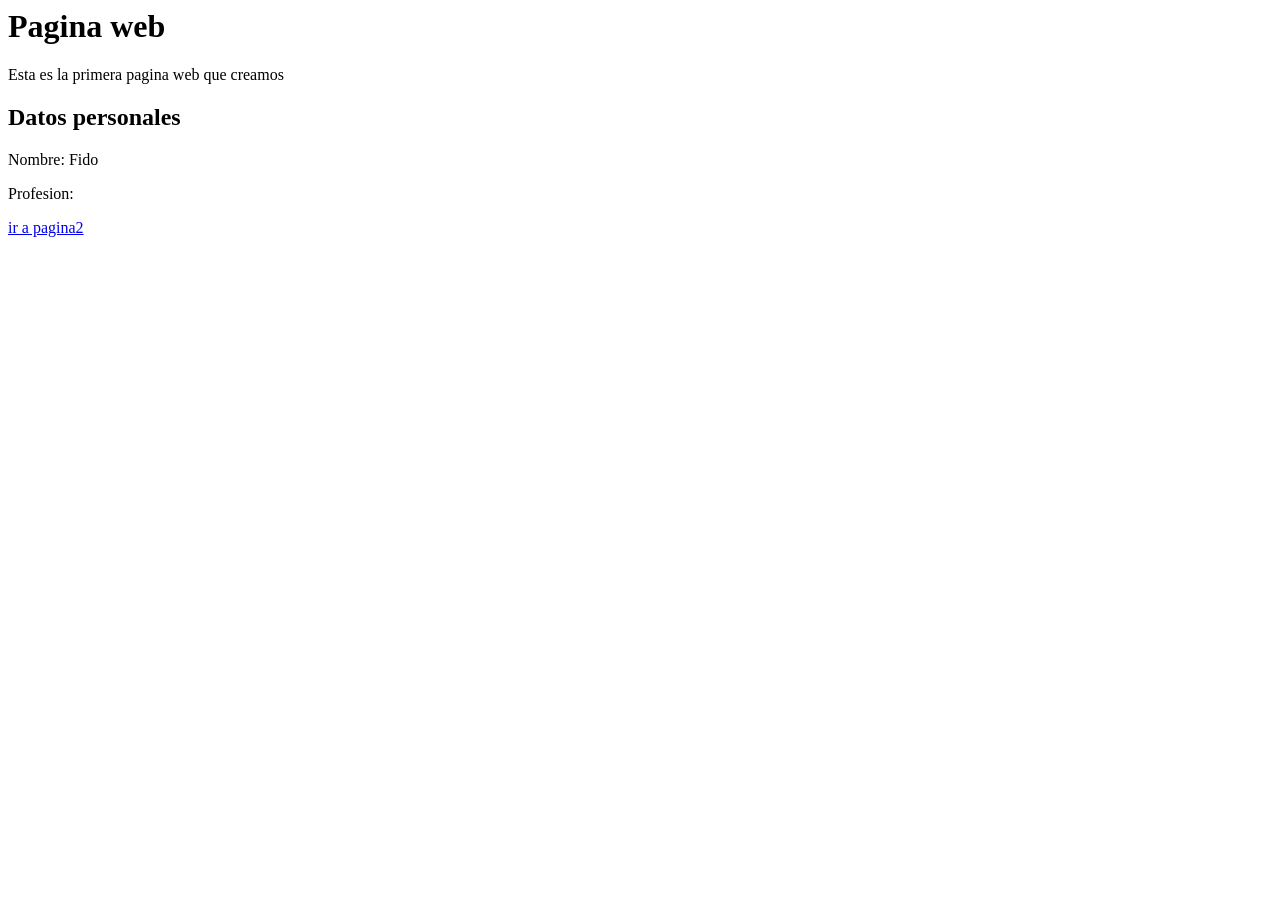
==== index.html @ 13beb635 "first commit" ====
<html>
    <head>
        <title>mi primerau apagina web</title>
    </head>
    
    <body>
        <h1>Pagina web</h1>
        <p>Esta es la primera pagina web que creamos</p>
        <h2>Datos personales</h2>

        <p>Nombre: Fido</p>
        <p>Profesion:</p>
      
        <a href="pagina2.html">ir a pagina2</a>
    </body>
</html>
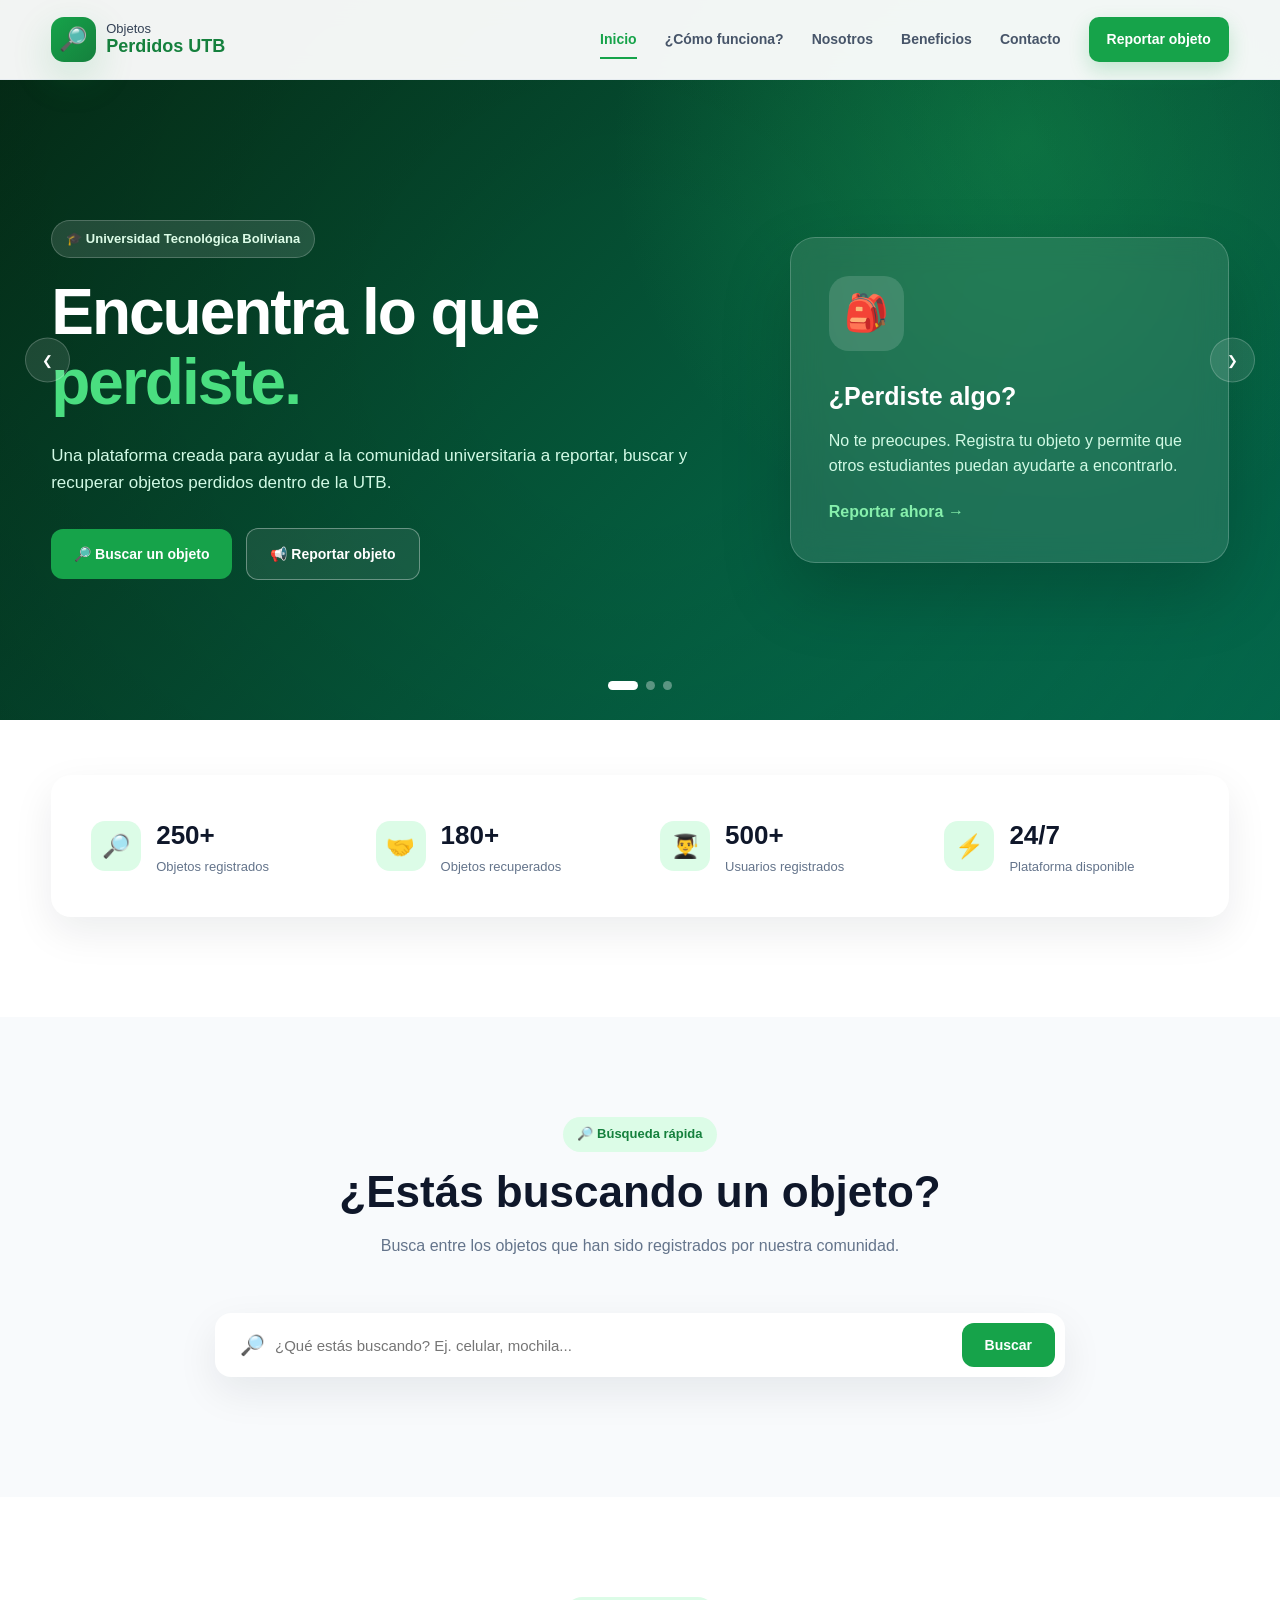
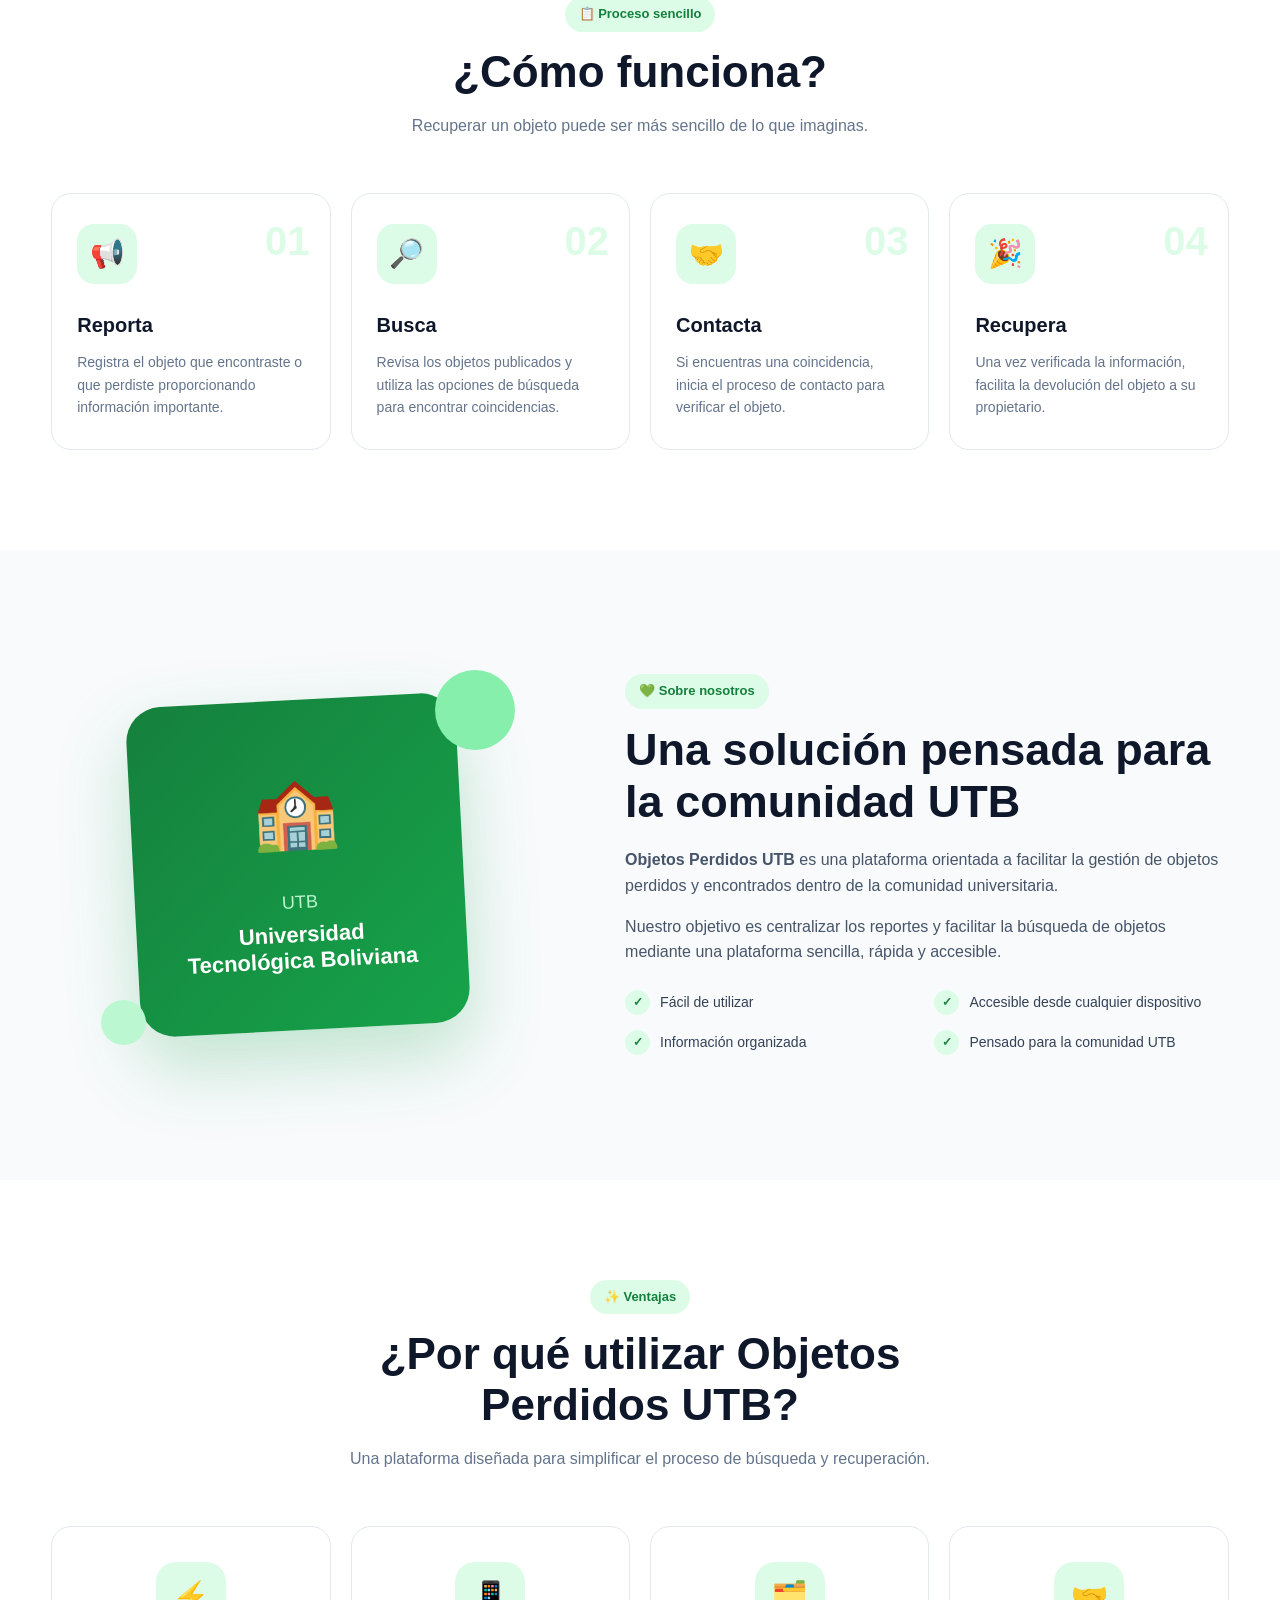
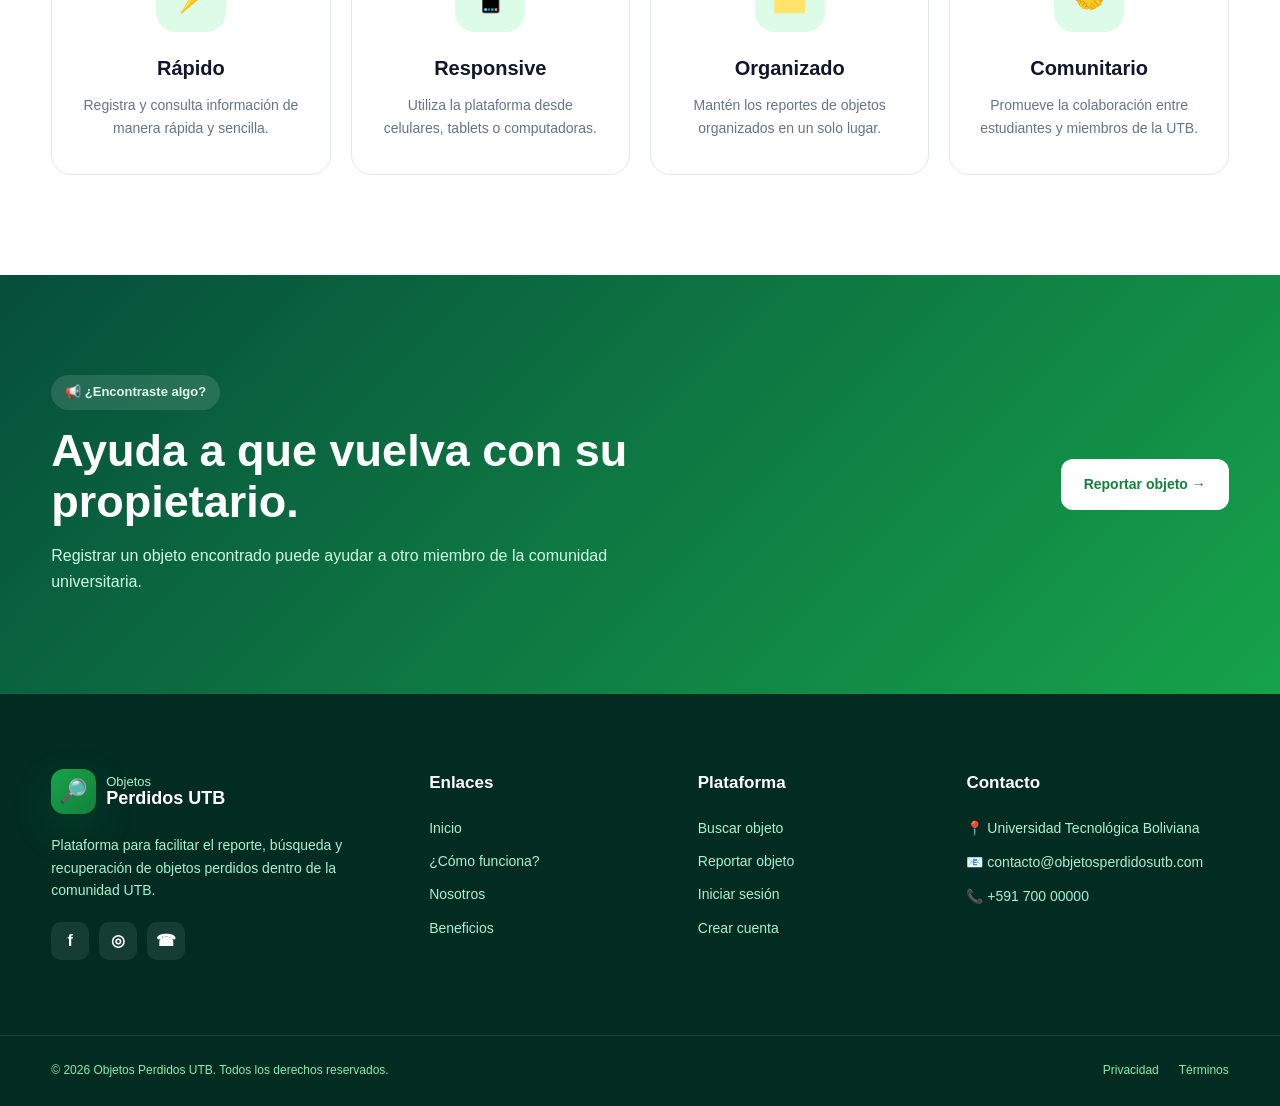
==== commit cf0c5cb3: "Actualizacion del proyecto" ====
--- a/index.html
+++ b/index.html
@@ -1,16 +1,1004 @@
-<html>
-    <head>
-        <title>mi primerau apagina web</title>
-    </head>
-    
-    <body>
-        <h1>Pagina web</h1>
-        <p>Esta es la primera pagina web que creamos</p>
-        <h2>Datos personales</h2>
-
-        <p>Nombre: Fido</p>
-        <p>Profesion:</p>
-      
-        <a href="pagina2.html">ir a pagina2</a>
-    </body>
+<!DOCTYPE html>
+<html lang="es">
+<head>
+    <meta charset="UTF-8">
+
+    <meta name="viewport"
+          content="width=device-width, initial-scale=1.0">
+
+    <meta name="description"
+          content="Objetos Perdidos UTB - Plataforma para reportar y encontrar objetos perdidos dentro de la Universidad Tecnológica Boliviana.">
+
+    <title>Objetos Perdidos UTB</title>
+
+    <!-- CSS -->
+    <link rel="stylesheet" href="style.css">
+</head>
+
+<body>
+
+    <!-- =========================================
+         HEADER
+    ========================================== -->
+    <header class="header" id="header">
+
+        <div class="container nav-container">
+
+            <!-- LOGO -->
+            <a href="#inicio" class="logo">
+
+                <div class="logo-icon">
+                    🔎
+                </div>
+
+                <div class="logo-text">
+                    <span>Objetos</span>
+                    <strong>Perdidos UTB</strong>
+                </div>
+
+            </a>
+
+
+            <!-- MENU -->
+            <nav class="nav" id="nav">
+
+                <a href="#inicio" class="nav-link active">
+                    Inicio
+                </a>
+
+                <a href="#como-funciona" class="nav-link">
+                    ¿Cómo funciona?
+                </a>
+
+                <a href="#nosotros" class="nav-link">
+                    Nosotros
+                </a>
+
+                <a href="#beneficios" class="nav-link">
+                    Beneficios
+                </a>
+
+                <a href="#contacto" class="nav-link">
+                    Contacto
+                </a>
+
+                <a href="#reportar" class="nav-button">
+                    Reportar objeto
+                </a>
+
+            </nav>
+
+
+            <!-- BOTÓN MENÚ CELULAR -->
+            <button class="menu-toggle" id="menu-toggle" aria-label="Abrir menú">
+
+                <span></span>
+                <span></span>
+                <span></span>
+
+            </button>
+
+        </div>
+
+    </header>
+
+
+
+    <!-- =========================================
+         HERO / CARRUSEL
+    ========================================== -->
+    <main>
+
+        <section class="hero" id="inicio">
+
+            <!-- SLIDE 1 -->
+            <div class="slide active">
+
+                <div class="hero-overlay"></div>
+
+                <div class="container hero-content">
+
+                    <div class="hero-text">
+
+                        <span class="hero-tag">
+                            🎓 Universidad Tecnológica Boliviana
+                        </span>
+
+                        <h1>
+                            Encuentra lo que
+                            <span>perdiste.</span>
+                        </h1>
+
+                        <p>
+                            Una plataforma creada para ayudar a la comunidad
+                            universitaria a reportar, buscar y recuperar
+                            objetos perdidos dentro de la UTB.
+                        </p>
+
+                        <div class="hero-buttons">
+
+                            <a href="#buscar" class="btn btn-primary">
+                                🔎 Buscar un objeto
+                            </a>
+
+                            <a href="#reportar" class="btn btn-outline">
+                                📢 Reportar objeto
+                            </a>
+
+                        </div>
+
+                    </div>
+
+
+                    <div class="hero-card">
+
+                        <div class="floating-icon">
+                            🎒
+                        </div>
+
+                        <h3>
+                            ¿Perdiste algo?
+                        </h3>
+
+                        <p>
+                            No te preocupes. Registra tu objeto
+                            y permite que otros estudiantes puedan
+                            ayudarte a encontrarlo.
+                        </p>
+
+                        <a href="#reportar" class="card-link">
+                            Reportar ahora →
+                        </a>
+
+                    </div>
+
+                </div>
+
+            </div>
+
+
+            <!-- SLIDE 2 -->
+            <div class="slide">
+
+                <div class="hero-overlay"></div>
+
+                <div class="container hero-content">
+
+                    <div class="hero-text">
+
+                        <span class="hero-tag">
+                            📱 Fácil y rápido
+                        </span>
+
+                        <h1>
+                            Reporta objetos
+                            <span>en segundos.</span>
+                        </h1>
+
+                        <p>
+                            Describe el objeto perdido, indica dónde
+                            lo viste por última vez y facilita su
+                            recuperación.
+                        </p>
+
+                        <div class="hero-buttons">
+
+                            <a href="#reportar" class="btn btn-primary">
+                                📋 Crear reporte
+                            </a>
+
+                            <a href="#como-funciona" class="btn btn-outline">
+                                Conocer más
+                            </a>
+
+                        </div>
+
+                    </div>
+
+
+                    <div class="hero-card">
+
+                        <div class="floating-icon">
+                            📱
+                        </div>
+
+                        <h3>
+                            Desde cualquier dispositivo
+                        </h3>
+
+                        <p>
+                            Accede desde tu computadora, tablet
+                            o teléfono celular.
+                        </p>
+
+                        <a href="#como-funciona" class="card-link">
+                            Ver cómo funciona →
+                        </a>
+
+                    </div>
+
+                </div>
+
+            </div>
+
+
+            <!-- SLIDE 3 -->
+            <div class="slide">
+
+                <div class="hero-overlay"></div>
+
+                <div class="container hero-content">
+
+                    <div class="hero-text">
+
+                        <span class="hero-tag">
+                            🤝 Comunidad UTB
+                        </span>
+
+                        <h1>
+                            Juntos podemos
+                            <span>recuperarlo.</span>
+                        </h1>
+
+                        <p>
+                            La colaboración entre estudiantes,
+                            docentes y personal administrativo ayuda
+                            a que los objetos regresen a sus dueños.
+                        </p>
+
+                        <div class="hero-buttons">
+
+                            <a href="#buscar" class="btn btn-primary">
+                                🔎 Explorar objetos
+                            </a>
+
+                        </div>
+
+                    </div>
+
+
+                    <div class="hero-card">
+
+                        <div class="floating-icon">
+                            🤝
+                        </div>
+
+                        <h3>
+                            Una comunidad conectada
+                        </h3>
+
+                        <p>
+                            Facilita la comunicación y colaboración
+                            entre los miembros de la universidad.
+                        </p>
+
+                    </div>
+
+                </div>
+
+            </div>
+
+
+            <!-- CONTROLES -->
+            <button class="slider-btn prev" id="prev">
+                ❮
+            </button>
+
+            <button class="slider-btn next" id="next">
+                ❯
+            </button>
+
+
+            <!-- INDICADORES -->
+            <div class="slider-dots" id="slider-dots">
+
+                <button class="dot active" data-slide="0"></button>
+
+                <button class="dot" data-slide="1"></button>
+
+                <button class="dot" data-slide="2"></button>
+
+            </div>
+
+        </section>
+
+
+
+        <!-- =========================================
+             ESTADÍSTICAS
+        ========================================== -->
+        <section class="stats">
+
+            <div class="container stats-grid">
+
+                <div class="stat-item reveal">
+
+                    <div class="stat-icon">
+                        🔎
+                    </div>
+
+                    <div>
+                        <h3 class="counter" data-target="250">
+                            0
+                        </h3>
+
+                        <p>
+                            Objetos registrados
+                        </p>
+                    </div>
+
+                </div>
+
+
+                <div class="stat-item reveal">
+
+                    <div class="stat-icon">
+                        🤝
+                    </div>
+
+                    <div>
+                        <h3 class="counter" data-target="180">
+                            0
+                        </h3>
+
+                        <p>
+                            Objetos recuperados
+                        </p>
+                    </div>
+
+                </div>
+
+
+                <div class="stat-item reveal">
+
+                    <div class="stat-icon">
+                        👨‍🎓
+                    </div>
+
+                    <div>
+                        <h3 class="counter" data-target="500">
+                            0
+                        </h3>
+
+                        <p>
+                            Usuarios registrados
+                        </p>
+
+                    </div>
+
+                </div>
+
+
+                <div class="stat-item reveal">
+
+                    <div class="stat-icon">
+                        ⚡
+                    </div>
+
+                    <div>
+
+                        <h3>
+                            24/7
+                        </h3>
+
+                        <p>
+                            Plataforma disponible
+                        </p>
+
+                    </div>
+
+                </div>
+
+            </div>
+
+        </section>
+
+
+
+        <!-- =========================================
+             BUSCAR
+        ========================================== -->
+        <section class="search-section" id="buscar">
+
+            <div class="container">
+
+                <div class="section-header reveal">
+
+                    <span class="section-tag">
+                        🔎 Búsqueda rápida
+                    </span>
+
+                    <h2>
+                        ¿Estás buscando un objeto?
+                    </h2>
+
+                    <p>
+                        Busca entre los objetos que han sido
+                        registrados por nuestra comunidad.
+                    </p>
+
+                </div>
+
+
+                <div class="search-box reveal">
+
+                    <div class="search-input">
+
+                        <span>
+                            🔎
+                        </span>
+
+                        <input
+                            type="text"
+                            id="searchInput"
+                            placeholder="¿Qué estás buscando? Ej. celular, mochila..."
+                        >
+
+                    </div>
+
+                    <button class="btn btn-primary" id="searchButton">
+                        Buscar
+                    </button>
+
+                </div>
+
+                <p class="search-message" id="searchMessage"></p>
+
+            </div>
+
+        </section>
+
+
+
+        <!-- =========================================
+             COMO FUNCIONA
+        ========================================== -->
+        <section class="how-section" id="como-funciona">
+
+            <div class="container">
+
+                <div class="section-header reveal">
+
+                    <span class="section-tag">
+                        📋 Proceso sencillo
+                    </span>
+
+                    <h2>
+                        ¿Cómo funciona?
+                    </h2>
+
+                    <p>
+                        Recuperar un objeto puede ser más sencillo
+                        de lo que imaginas.
+                    </p>
+
+                </div>
+
+
+                <div class="steps">
+
+                    <!-- PASO 1 -->
+                    <div class="step-card reveal">
+
+                        <div class="step-number">
+                            01
+                        </div>
+
+                        <div class="step-icon">
+                            📢
+                        </div>
+
+                        <h3>
+                            Reporta
+                        </h3>
+
+                        <p>
+                            Registra el objeto que encontraste
+                            o que perdiste proporcionando
+                            información importante.
+                        </p>
+
+                    </div>
+
+
+                    <!-- PASO 2 -->
+                    <div class="step-card reveal">
+
+                        <div class="step-number">
+                            02
+                        </div>
+
+                        <div class="step-icon">
+                            🔎
+                        </div>
+
+                        <h3>
+                            Busca
+                        </h3>
+
+                        <p>
+                            Revisa los objetos publicados
+                            y utiliza las opciones de búsqueda
+                            para encontrar coincidencias.
+                        </p>
+
+                    </div>
+
+
+                    <!-- PASO 3 -->
+                    <div class="step-card reveal">
+
+                        <div class="step-number">
+                            03
+                        </div>
+
+                        <div class="step-icon">
+                            🤝
+                        </div>
+
+                        <h3>
+                            Contacta
+                        </h3>
+
+                        <p>
+                            Si encuentras una coincidencia,
+                            inicia el proceso de contacto
+                            para verificar el objeto.
+                        </p>
+
+                    </div>
+
+
+                    <!-- PASO 4 -->
+                    <div class="step-card reveal">
+
+                        <div class="step-number">
+                            04
+                        </div>
+
+                        <div class="step-icon">
+                            🎉
+                        </div>
+
+                        <h3>
+                            Recupera
+                        </h3>
+
+                        <p>
+                            Una vez verificada la información,
+                            facilita la devolución del objeto
+                            a su propietario.
+                        </p>
+
+                    </div>
+
+                </div>
+
+            </div>
+
+        </section>
+
+
+
+        <!-- =========================================
+             SOBRE NOSOTROS
+        ========================================== -->
+        <section class="about-section" id="nosotros">
+
+            <div class="container about-grid">
+
+                <div class="about-image reveal">
+
+                    <div class="image-card">
+
+                        <div class="image-icon">
+                            🏫
+                        </div>
+
+                        <span>
+                            UTB
+                        </span>
+
+                        <strong>
+                            Universidad Tecnológica Boliviana
+                        </strong>
+
+                    </div>
+
+                    <div class="about-decoration decoration-1"></div>
+                    <div class="about-decoration decoration-2"></div>
+
+                </div>
+
+
+                <div class="about-content reveal">
+
+                    <span class="section-tag">
+                        💚 Sobre nosotros
+                    </span>
+
+                    <h2>
+                        Una solución pensada para
+                        la comunidad UTB
+                    </h2>
+
+                    <p>
+                        <strong>Objetos Perdidos UTB</strong> es una
+                        plataforma orientada a facilitar la gestión
+                        de objetos perdidos y encontrados dentro
+                        de la comunidad universitaria.
+                    </p>
+
+                    <p>
+                        Nuestro objetivo es centralizar los reportes
+                        y facilitar la búsqueda de objetos mediante
+                        una plataforma sencilla, rápida y accesible.
+                    </p>
+
+
+                    <div class="about-features">
+
+                        <div class="feature">
+
+                            <span>✓</span>
+
+                            <p>
+                                Fácil de utilizar
+                            </p>
+
+                        </div>
+
+                        <div class="feature">
+
+                            <span>✓</span>
+
+                            <p>
+                                Accesible desde cualquier dispositivo
+                            </p>
+
+                        </div>
+
+                        <div class="feature">
+
+                            <span>✓</span>
+
+                            <p>
+                                Información organizada
+                            </p>
+
+                        </div>
+
+                        <div class="feature">
+
+                            <span>✓</span>
+
+                            <p>
+                                Pensado para la comunidad UTB
+                            </p>
+
+                        </div>
+
+                    </div>
+
+                </div>
+
+            </div>
+
+        </section>
+
+
+
+        <!-- =========================================
+             BENEFICIOS
+        ========================================== -->
+        <section class="benefits-section" id="beneficios">
+
+            <div class="container">
+
+                <div class="section-header reveal">
+
+                    <span class="section-tag">
+                        ✨ Ventajas
+                    </span>
+
+                    <h2>
+                        ¿Por qué utilizar Objetos Perdidos UTB?
+                    </h2>
+
+                    <p>
+                        Una plataforma diseñada para simplificar
+                        el proceso de búsqueda y recuperación.
+                    </p>
+
+                </div>
+
+
+                <div class="benefits-grid">
+
+                    <article class="benefit-card reveal">
+
+                        <div class="benefit-icon">
+                            ⚡
+                        </div>
+
+                        <h3>
+                            Rápido
+                        </h3>
+
+                        <p>
+                            Registra y consulta información
+                            de manera rápida y sencilla.
+                        </p>
+
+                    </article>
+
+
+                    <article class="benefit-card reveal">
+
+                        <div class="benefit-icon">
+                            📱
+                        </div>
+
+                        <h3>
+                            Responsive
+                        </h3>
+
+                        <p>
+                            Utiliza la plataforma desde celulares,
+                            tablets o computadoras.
+                        </p>
+
+                    </article>
+
+
+                    <article class="benefit-card reveal">
+
+                        <div class="benefit-icon">
+                            🗂️
+                        </div>
+
+                        <h3>
+                            Organizado
+                        </h3>
+
+                        <p>
+                            Mantén los reportes de objetos
+                            organizados en un solo lugar.
+                        </p>
+
+                    </article>
+
+
+                    <article class="benefit-card reveal">
+
+                        <div class="benefit-icon">
+                            🤝
+                        </div>
+
+                        <h3>
+                            Comunitario
+                        </h3>
+
+                        <p>
+                            Promueve la colaboración entre
+                            estudiantes y miembros de la UTB.
+                        </p>
+
+                    </article>
+
+                </div>
+
+            </div>
+
+        </section>
+
+
+
+        <!-- =========================================
+             REPORTAR
+        ========================================== -->
+        <section class="cta-section" id="reportar">
+
+            <div class="container">
+
+                <div class="cta-content reveal">
+
+                    <div>
+
+                        <span class="section-tag light">
+                            📢 ¿Encontraste algo?
+                        </span>
+
+                        <h2>
+                            Ayuda a que vuelva
+                            con su propietario.
+                        </h2>
+
+                        <p>
+                            Registrar un objeto encontrado puede
+                            ayudar a otro miembro de la comunidad
+                            universitaria.
+                        </p>
+
+                    </div>
+
+
+                    <a href="#" class="btn btn-white">
+                        Reportar objeto →
+                    </a>
+
+                </div>
+
+            </div>
+
+        </section>
+
+    </main>
+
+
+
+    <!-- =========================================
+         FOOTER
+    ========================================== -->
+    <footer class="footer" id="contacto">
+
+        <div class="container footer-grid">
+
+            <!-- INFORMACIÓN -->
+            <div class="footer-column">
+
+                <a href="#inicio" class="logo footer-logo">
+
+                    <div class="logo-icon">
+                        🔎
+                    </div>
+
+                    <div class="logo-text">
+                        <span>Objetos</span>
+                        <strong>Perdidos UTB</strong>
+                    </div>
+
+                </a>
+
+                <p>
+                    Plataforma para facilitar el reporte,
+                    búsqueda y recuperación de objetos perdidos
+                    dentro de la comunidad UTB.
+                </p>
+
+
+                <div class="social-links">
+
+                    <a href="#" aria-label="Facebook">
+                        f
+                    </a>
+
+                    <a href="#" aria-label="Instagram">
+                        ◎
+                    </a>
+
+                    <a href="#" aria-label="WhatsApp">
+                        ☎
+                    </a>
+
+                </div>
+
+            </div>
+
+
+            <!-- ENLACES -->
+            <div class="footer-column">
+
+                <h3>
+                    Enlaces
+                </h3>
+
+                <a href="#inicio">
+                    Inicio
+                </a>
+
+                <a href="#como-funciona">
+                    ¿Cómo funciona?
+                </a>
+
+                <a href="#nosotros">
+                    Nosotros
+                </a>
+
+                <a href="#beneficios">
+                    Beneficios
+                </a>
+
+            </div>
+
+
+            <!-- SERVICIOS -->
+            <div class="footer-column">
+
+                <h3>
+                    Plataforma
+                </h3>
+
+                <a href="#buscar">
+                    Buscar objeto
+                </a>
+
+                <a href="#reportar">
+                    Reportar objeto
+                </a>
+
+                <a href="#">
+                    Iniciar sesión
+                </a>
+
+                <a href="#">
+                    Crear cuenta
+                </a>
+
+            </div>
+
+
+            <!-- CONTACTO -->
+            <div class="footer-column">
+
+                <h3>
+                    Contacto
+                </h3>
+
+                <p>
+                    📍 Universidad Tecnológica Boliviana
+                </p>
+
+                <p>
+                    📧 contacto@objetosperdidosutb.com
+                </p>
+
+                <p>
+                    📞 +591 700 00000
+                </p>
+
+            </div>
+
+        </div>
+
+
+        <!-- FOOTER BOTTOM -->
+        <div class="footer-bottom">
+
+            <div class="container footer-bottom-content">
+
+                <p>
+                    © <span id="year"></span>
+                    Objetos Perdidos UTB. Todos los derechos reservados.
+                </p>
+
+                <div>
+
+                    <a href="#">
+                        Privacidad
+                    </a>
+
+                    <a href="#">
+                        Términos
+                    </a>
+
+                </div>
+
+            </div>
+
+        </div>
+
+    </footer>
+
+
+    <!-- BOTÓN VOLVER ARRIBA -->
+    <button id="backToTop" class="back-to-top">
+        ↑
+    </button>
+
+
+    <!-- JAVASCRIPT -->
+    <script src="script.js"></script>
+
+</body>
 </html>
--- a/style.css
+++ b/style.css
@@ -0,0 +1,2004 @@
+/* =========================================
+   VARIABLES
+========================================= */
+
+:root {
+
+    --primary: #16a34a;
+    --primary-dark: #15803d;
+    --primary-light: #22c55e;
+
+    --green-dark: #052e16;
+    --green-deep: #064e3b;
+
+    --white: #ffffff;
+
+    --gray-50: #f8fafc;
+    --gray-100: #f1f5f9;
+    --gray-200: #e2e8f0;
+    --gray-500: #64748b;
+    --gray-600: #475569;
+    --gray-700: #334155;
+    --gray-800: #1e293b;
+    --gray-900: #0f172a;
+
+    --shadow:
+        0 15px 40px rgba(15, 23, 42, 0.08);
+
+    --shadow-green:
+        0 15px 40px rgba(22, 163, 74, 0.18);
+
+    --radius: 20px;
+
+    --transition:
+        all 0.3s ease;
+}
+
+
+/* =========================================
+   RESET
+========================================= */
+
+* {
+    margin: 0;
+    padding: 0;
+    box-sizing: border-box;
+}
+
+
+html {
+    scroll-behavior: smooth;
+}
+
+
+body {
+    font-family:
+        Arial,
+        Helvetica,
+        sans-serif;
+
+    color: var(--gray-800);
+
+    background: var(--white);
+
+    line-height: 1.6;
+
+    overflow-x: hidden;
+}
+
+
+a {
+    text-decoration: none;
+
+    color: inherit;
+}
+
+
+button,
+input {
+    font-family: inherit;
+}
+
+
+button {
+    border: none;
+
+    cursor: pointer;
+}
+
+
+img {
+    max-width: 100%;
+
+    display: block;
+}
+
+
+.container {
+    width: min(1180px, 92%);
+
+    margin: auto;
+}
+
+
+/* =========================================
+   HEADER
+========================================= */
+
+.header {
+    position: fixed;
+
+    top: 0;
+    left: 0;
+
+    width: 100%;
+
+    height: 80px;
+
+    z-index: 1000;
+
+    background: rgba(255, 255, 255, 0.95);
+
+    backdrop-filter: blur(12px);
+
+    border-bottom: 1px solid rgba(226, 232, 240, 0.7);
+
+    transition: var(--transition);
+}
+
+
+.header.scrolled {
+    box-shadow: 0 5px 25px rgba(15, 23, 42, 0.08);
+}
+
+
+.nav-container {
+    height: 100%;
+
+    display: flex;
+
+    align-items: center;
+
+    justify-content: space-between;
+}
+
+
+/* LOGO */
+
+.logo {
+    display: flex;
+
+    align-items: center;
+
+    gap: 10px;
+}
+
+
+.logo-icon {
+    width: 45px;
+    height: 45px;
+
+    border-radius: 13px;
+
+    background:
+        linear-gradient(
+            135deg,
+            var(--primary),
+            var(--primary-dark)
+        );
+
+    display: flex;
+
+    align-items: center;
+    justify-content: center;
+
+    font-size: 23px;
+
+    box-shadow: var(--shadow-green);
+}
+
+
+.logo-text {
+    display: flex;
+
+    flex-direction: column;
+
+    line-height: 1.1;
+}
+
+
+.logo-text span {
+    color: var(--gray-700);
+
+    font-size: 13px;
+}
+
+
+.logo-text strong {
+    color: var(--primary-dark);
+
+    font-size: 18px;
+}
+
+
+/* NAV */
+
+.nav {
+    display: flex;
+
+    align-items: center;
+
+    gap: 28px;
+}
+
+
+.nav-link {
+    color: var(--gray-600);
+
+    font-size: 14px;
+
+    font-weight: 600;
+
+    position: relative;
+
+    transition: var(--transition);
+}
+
+
+.nav-link:hover,
+.nav-link.active {
+    color: var(--primary);
+}
+
+
+.nav-link::after {
+    content: "";
+
+    position: absolute;
+
+    left: 0;
+
+    bottom: -8px;
+
+    width: 0;
+
+    height: 2px;
+
+    background: var(--primary);
+
+    transition: var(--transition);
+}
+
+
+.nav-link:hover::after,
+.nav-link.active::after {
+    width: 100%;
+}
+
+
+/* BOTÓN NAV */
+
+.nav-button {
+    padding: 11px 18px;
+
+    border-radius: 10px;
+
+    color: white;
+
+    background: var(--primary);
+
+    font-size: 14px;
+
+    font-weight: 700;
+
+    transition: var(--transition);
+
+    box-shadow:
+        0 8px 20px rgba(22, 163, 74, 0.22);
+}
+
+
+.nav-button:hover {
+    background: var(--primary-dark);
+
+    transform: translateY(-2px);
+}
+
+
+/* MENÚ */
+
+.menu-toggle {
+    display: none;
+
+    width: 42px;
+    height: 42px;
+
+    background: var(--gray-100);
+
+    border-radius: 10px;
+
+    align-items: center;
+    justify-content: center;
+
+    flex-direction: column;
+
+    gap: 5px;
+}
+
+
+.menu-toggle span {
+    width: 21px;
+
+    height: 2px;
+
+    background: var(--gray-800);
+
+    transition: var(--transition);
+}
+
+
+/* =========================================
+   HERO
+========================================= */
+
+.hero {
+    height: 720px;
+
+    position: relative;
+
+    overflow: hidden;
+
+    background:
+        linear-gradient(
+            135deg,
+            #052e16,
+            #065f46
+        );
+}
+
+
+.slide {
+    position: absolute;
+
+    inset: 0;
+
+    opacity: 0;
+
+    visibility: hidden;
+
+    transform: scale(1.04);
+
+    transition:
+        opacity 0.8s ease,
+        transform 1s ease,
+        visibility 0.8s;
+}
+
+
+.slide.active {
+    opacity: 1;
+
+    visibility: visible;
+
+    transform: scale(1);
+}
+
+
+/* fondos diferentes */
+
+.slide:nth-child(1) {
+    background:
+        radial-gradient(
+            circle at 80% 20%,
+            rgba(34, 197, 94, 0.3),
+            transparent 35%
+        ),
+        linear-gradient(
+            135deg,
+            #052e16,
+            #047857
+        );
+}
+
+
+.slide:nth-child(2) {
+    background:
+        radial-gradient(
+            circle at 20% 20%,
+            rgba(34, 197, 94, 0.35),
+            transparent 35%
+        ),
+        linear-gradient(
+            135deg,
+            #064e3b,
+            #166534
+        );
+}
+
+
+.slide:nth-child(3) {
+    background:
+        radial-gradient(
+            circle at 80% 80%,
+            rgba(74, 222, 128, 0.3),
+            transparent 35%
+        ),
+        linear-gradient(
+            135deg,
+            #022c22,
+            #15803d
+        );
+}
+
+
+.hero-overlay {
+    position: absolute;
+
+    inset: 0;
+
+    background:
+        radial-gradient(
+            circle at 50% 50%,
+            transparent 20%,
+            rgba(0, 0, 0, 0.15)
+        );
+}
+
+
+.hero-content {
+    min-height: 720px;
+
+    position: relative;
+
+    z-index: 2;
+
+    display: grid;
+
+    grid-template-columns:
+        1.2fr
+        0.8fr;
+
+    align-items: center;
+
+    gap: 80px;
+
+    padding-top: 80px;
+}
+
+
+.hero-text {
+    color: white;
+
+    animation:
+        slideUp 0.8s ease;
+}
+
+
+.hero-tag {
+    display: inline-block;
+
+    padding: 8px 14px;
+
+    border-radius: 50px;
+
+    background: rgba(255,255,255,0.12);
+
+    border: 1px solid rgba(255,255,255,0.2);
+
+    color: #dcfce7;
+
+    font-size: 13px;
+
+    font-weight: 600;
+
+    margin-bottom: 20px;
+}
+
+
+.hero h1 {
+    font-size:
+        clamp(
+            42px,
+            5vw,
+            70px
+        );
+
+    line-height: 1.08;
+
+    letter-spacing: -2px;
+
+    max-width: 700px;
+
+    margin-bottom: 25px;
+}
+
+
+.hero h1 span {
+    color: #4ade80;
+}
+
+
+.hero-text > p {
+    color: #d1fae5;
+
+    font-size: 17px;
+
+    max-width: 650px;
+
+    margin-bottom: 32px;
+}
+
+
+/* BOTONES */
+
+.hero-buttons {
+    display: flex;
+
+    align-items: center;
+
+    gap: 14px;
+
+    flex-wrap: wrap;
+}
+
+
+.btn {
+    display: inline-flex;
+
+    align-items: center;
+
+    justify-content: center;
+
+    gap: 8px;
+
+    padding: 14px 23px;
+
+    border-radius: 12px;
+
+    font-size: 14px;
+
+    font-weight: 700;
+
+    transition: var(--transition);
+}
+
+
+.btn-primary {
+    color: white;
+
+    background: var(--primary);
+}
+
+
+.btn-primary:hover {
+    background: var(--primary-light);
+
+    transform: translateY(-3px);
+
+    box-shadow:
+        0 12px 30px rgba(34, 197, 94, 0.3);
+}
+
+
+.btn-outline {
+    color: white;
+
+    border: 1px solid rgba(255,255,255,0.35);
+
+    background: rgba(255,255,255,0.08);
+}
+
+
+.btn-outline:hover {
+    background: white;
+
+    color: var(--green-dark);
+
+    transform: translateY(-3px);
+}
+
+
+.btn-white {
+    background: white;
+
+    color: var(--primary-dark);
+}
+
+
+.btn-white:hover {
+    transform: translateY(-3px);
+
+    box-shadow: 0 12px 30px rgba(0,0,0,0.15);
+}
+
+
+/* HERO CARD */
+
+.hero-card {
+    padding: 38px;
+
+    border-radius: 25px;
+
+    color: white;
+
+    background:
+        rgba(255,255,255,0.1);
+
+    border:
+        1px solid rgba(255,255,255,0.2);
+
+    backdrop-filter: blur(15px);
+
+    box-shadow:
+        0 30px 70px rgba(0,0,0,0.18);
+
+    animation:
+        floatCard 5s ease-in-out infinite;
+}
+
+
+.floating-icon {
+    width: 75px;
+    height: 75px;
+
+    border-radius: 20px;
+
+    background: rgba(255,255,255,0.14);
+
+    display: flex;
+
+    align-items: center;
+    justify-content: center;
+
+    font-size: 36px;
+
+    margin-bottom: 25px;
+}
+
+
+.hero-card h3 {
+    font-size: 25px;
+
+    margin-bottom: 12px;
+}
+
+
+.hero-card p {
+    color: #d1fae5;
+
+    margin-bottom: 20px;
+}
+
+
+.card-link {
+    color: #86efac;
+
+    font-weight: 700;
+
+    transition: var(--transition);
+}
+
+
+.card-link:hover {
+    color: white;
+}
+
+
+/* CONTROLES */
+
+.slider-btn {
+    position: absolute;
+
+    z-index: 10;
+
+    top: 50%;
+
+    transform: translateY(-50%);
+
+    width: 45px;
+    height: 45px;
+
+    border-radius: 50%;
+
+    color: white;
+
+    background: rgba(255,255,255,0.1);
+
+    border: 1px solid rgba(255,255,255,0.2);
+
+    transition: var(--transition);
+}
+
+
+.slider-btn:hover {
+    background: white;
+
+    color: var(--green-dark);
+}
+
+
+.prev {
+    left: 25px;
+}
+
+
+.next {
+    right: 25px;
+}
+
+
+/* DOTS */
+
+.slider-dots {
+    position: absolute;
+
+    z-index: 10;
+
+    bottom: 30px;
+
+    left: 50%;
+
+    transform: translateX(-50%);
+
+    display: flex;
+
+    gap: 8px;
+}
+
+
+.dot {
+    width: 9px;
+    height: 9px;
+
+    border-radius: 50%;
+
+    background: rgba(255,255,255,0.35);
+
+    transition: var(--transition);
+}
+
+
+.dot.active {
+    width: 30px;
+
+    border-radius: 20px;
+
+    background: white;
+}
+
+
+/* =========================================
+   STATS
+========================================= */
+
+.stats {
+    position: relative;
+
+    z-index: 20;
+
+    margin-top: -45px;
+}
+
+
+.stats-grid {
+    background: white;
+
+    border-radius: 20px;
+
+    box-shadow: var(--shadow);
+
+    padding: 30px;
+
+    display: grid;
+
+    grid-template-columns:
+        repeat(4, 1fr);
+
+    gap: 20px;
+}
+
+
+.stat-item {
+    display: flex;
+
+    align-items: center;
+
+    gap: 15px;
+
+    padding: 10px;
+}
+
+
+.stat-icon {
+    width: 50px;
+    height: 50px;
+
+    border-radius: 14px;
+
+    background: #dcfce7;
+
+    display: flex;
+
+    align-items: center;
+    justify-content: center;
+
+    font-size: 23px;
+
+    flex-shrink: 0;
+}
+
+
+.stat-item h3 {
+    color: var(--gray-900);
+
+    font-size: 26px;
+}
+
+
+.stat-item p {
+    color: var(--gray-500);
+
+    font-size: 13px;
+}
+
+
+/* =========================================
+   SECCIONES
+========================================= */
+
+section:not(.hero) {
+    padding: 100px 0;
+}
+
+
+.section-header {
+    text-align: center;
+
+    max-width: 650px;
+
+    margin:
+        0 auto 55px;
+}
+
+
+.section-tag {
+    display: inline-block;
+
+    color: var(--primary-dark);
+
+    background: #dcfce7;
+
+    border-radius: 50px;
+
+    padding: 7px 14px;
+
+    font-size: 13px;
+
+    font-weight: 700;
+
+    margin-bottom: 15px;
+}
+
+
+.section-header h2 {
+    color: var(--gray-900);
+
+    font-size:
+        clamp(
+            30px,
+            4vw,
+            44px
+        );
+
+    line-height: 1.15;
+
+    margin-bottom: 15px;
+}
+
+
+.section-header p {
+    color: var(--gray-500);
+}
+
+
+/* =========================================
+   BUSCADOR
+========================================= */
+
+.search-section {
+    background: var(--gray-50);
+}
+
+
+.search-box {
+    max-width: 850px;
+
+    margin: auto;
+
+    background: white;
+
+    padding: 10px;
+
+    border-radius: 16px;
+
+    display: flex;
+
+    gap: 10px;
+
+    box-shadow: var(--shadow);
+}
+
+
+.search-input {
+    flex: 1;
+
+    display: flex;
+
+    align-items: center;
+
+    gap: 10px;
+
+    padding: 0 15px;
+}
+
+
+.search-input span {
+    font-size: 20px;
+}
+
+
+.search-input input {
+    border: none;
+
+    outline: none;
+
+    width: 100%;
+
+    font-size: 15px;
+
+    color: var(--gray-800);
+}
+
+
+.search-message {
+    text-align: center;
+
+    margin-top: 20px;
+
+    color: var(--primary-dark);
+
+    font-weight: 600;
+}
+
+
+/* =========================================
+   COMO FUNCIONA
+========================================= */
+
+.how-section {
+    background: white;
+}
+
+
+.steps {
+    display: grid;
+
+    grid-template-columns:
+        repeat(4, 1fr);
+
+    gap: 20px;
+}
+
+
+.step-card {
+    position: relative;
+
+    padding: 30px 25px;
+
+    background: white;
+
+    border: 1px solid var(--gray-200);
+
+    border-radius: var(--radius);
+
+    transition: var(--transition);
+
+    overflow: hidden;
+}
+
+
+.step-card:hover {
+    transform: translateY(-8px);
+
+    border-color: #bbf7d0;
+
+    box-shadow: var(--shadow-green);
+}
+
+
+.step-number {
+    position: absolute;
+
+    right: 20px;
+    top: 15px;
+
+    color: #dcfce7;
+
+    font-size: 40px;
+
+    font-weight: 900;
+}
+
+
+.step-icon {
+    width: 60px;
+    height: 60px;
+
+    border-radius: 17px;
+
+    background: #dcfce7;
+
+    display: flex;
+
+    align-items: center;
+    justify-content: center;
+
+    font-size: 28px;
+
+    margin-bottom: 25px;
+}
+
+
+.step-card h3 {
+    color: var(--gray-900);
+
+    font-size: 20px;
+
+    margin-bottom: 10px;
+}
+
+
+.step-card p {
+    color: var(--gray-500);
+
+    font-size: 14px;
+}
+
+
+/* =========================================
+   ABOUT
+========================================= */
+
+.about-section {
+    background: var(--gray-50);
+}
+
+
+.about-grid {
+    display: grid;
+
+    grid-template-columns:
+        0.9fr
+        1.1fr;
+
+    gap: 80px;
+
+    align-items: center;
+}
+
+
+.about-image {
+    position: relative;
+
+    min-height: 430px;
+
+    display: flex;
+
+    align-items: center;
+
+    justify-content: center;
+}
+
+
+.image-card {
+    width: 330px;
+
+    height: 330px;
+
+    border-radius: 35px;
+
+    background:
+        linear-gradient(
+            135deg,
+            var(--primary-dark),
+            var(--primary)
+        );
+
+    color: white;
+
+    display: flex;
+
+    flex-direction: column;
+
+    align-items: center;
+    justify-content: center;
+
+    text-align: center;
+
+    padding: 40px;
+
+    box-shadow:
+        0 30px 70px rgba(22,163,74,0.25);
+
+    transform: rotate(-3deg);
+
+    transition: var(--transition);
+}
+
+
+.image-card:hover {
+    transform:
+        rotate(0)
+        translateY(-8px);
+}
+
+
+.image-icon {
+    font-size: 70px;
+
+    margin-bottom: 20px;
+}
+
+
+.image-card span {
+    font-size: 18px;
+
+    color: #bbf7d0;
+}
+
+
+.image-card strong {
+    font-size: 22px;
+
+    line-height: 1.2;
+
+    margin-top: 5px;
+}
+
+
+.about-decoration {
+    position: absolute;
+
+    border-radius: 50%;
+}
+
+
+.decoration-1 {
+    width: 80px;
+    height: 80px;
+
+    background: #86efac;
+
+    top: 20px;
+    right: 30px;
+
+    animation: float 4s ease-in-out infinite;
+}
+
+
+.decoration-2 {
+    width: 45px;
+    height: 45px;
+
+    background: #bbf7d0;
+
+    bottom: 35px;
+    left: 50px;
+
+    animation: float 3s ease-in-out infinite reverse;
+}
+
+
+.about-content h2 {
+    color: var(--gray-900);
+
+    font-size:
+        clamp(
+            30px,
+            4vw,
+            45px
+        );
+
+    line-height: 1.15;
+
+    margin-bottom: 20px;
+}
+
+
+.about-content > p {
+    color: var(--gray-600);
+
+    margin-bottom: 15px;
+}
+
+
+.about-features {
+    display: grid;
+
+    grid-template-columns:
+        repeat(2, 1fr);
+
+    gap: 15px;
+
+    margin-top: 25px;
+}
+
+
+.feature {
+    display: flex;
+
+    align-items: center;
+
+    gap: 10px;
+}
+
+
+.feature span {
+    width: 25px;
+    height: 25px;
+
+    display: flex;
+
+    align-items: center;
+    justify-content: center;
+
+    border-radius: 50%;
+
+    background: #dcfce7;
+
+    color: var(--primary-dark);
+
+    font-weight: bold;
+
+    font-size: 12px;
+}
+
+
+.feature p {
+    color: var(--gray-700);
+
+    font-size: 14px;
+}
+
+
+/* =========================================
+   BENEFICIOS
+========================================= */
+
+.benefits-section {
+    background: white;
+}
+
+
+.benefits-grid {
+    display: grid;
+
+    grid-template-columns:
+        repeat(4, 1fr);
+
+    gap: 20px;
+}
+
+
+.benefit-card {
+    text-align: center;
+
+    padding: 35px 25px;
+
+    border-radius: var(--radius);
+
+    border: 1px solid var(--gray-200);
+
+    transition: var(--transition);
+}
+
+
+.benefit-card:hover {
+    transform: translateY(-8px);
+
+    box-shadow: var(--shadow);
+
+    border-color: #bbf7d0;
+}
+
+
+.benefit-icon {
+    width: 70px;
+    height: 70px;
+
+    margin: 0 auto 20px;
+
+    display: flex;
+
+    align-items: center;
+    justify-content: center;
+
+    border-radius: 20px;
+
+    background: #dcfce7;
+
+    font-size: 30px;
+}
+
+
+.benefit-card h3 {
+    font-size: 20px;
+
+    color: var(--gray-900);
+
+    margin-bottom: 10px;
+}
+
+
+.benefit-card p {
+    color: var(--gray-500);
+
+    font-size: 14px;
+}
+
+
+/* =========================================
+   CTA
+========================================= */
+
+.cta-section {
+    background:
+        linear-gradient(
+            135deg,
+            #064e3b,
+            #16a34a
+        );
+}
+
+
+.cta-content {
+    display: flex;
+
+    align-items: center;
+
+    justify-content: space-between;
+
+    gap: 40px;
+
+    color: white;
+}
+
+
+.section-tag.light {
+    color: #dcfce7;
+
+    background: rgba(255,255,255,0.12);
+}
+
+
+.cta-content h2 {
+    font-size:
+        clamp(
+            30px,
+            4vw,
+            45px
+        );
+
+    line-height: 1.15;
+
+    max-width: 650px;
+
+    margin-bottom: 15px;
+}
+
+
+.cta-content p {
+    color: #d1fae5;
+
+    max-width: 600px;
+}
+
+
+/* =========================================
+   FOOTER
+========================================= */
+
+.footer {
+    background: #022c22;
+
+    color: white;
+}
+
+
+.footer-grid {
+    padding:
+        75px 0;
+
+    display: grid;
+
+    grid-template-columns:
+        1.5fr
+        1fr
+        1fr
+        1.2fr;
+
+    gap: 50px;
+}
+
+
+.footer-logo {
+    margin-bottom: 20px;
+}
+
+
+.footer-logo .logo-text span {
+    color: #a7f3d0;
+}
+
+
+.footer-logo .logo-text strong {
+    color: white;
+}
+
+
+.footer-column > p {
+    color: #a7f3d0;
+
+    font-size: 14px;
+
+    margin-bottom: 12px;
+
+    max-width: 330px;
+}
+
+
+.footer-column h3 {
+    font-size: 17px;
+
+    margin-bottom: 20px;
+}
+
+
+.footer-column > a:not(.logo) {
+    display: block;
+
+    color: #a7f3d0;
+
+    font-size: 14px;
+
+    margin-bottom: 11px;
+
+    transition: var(--transition);
+}
+
+
+.footer-column > a:not(.logo):hover {
+    color: white;
+
+    transform: translateX(4px);
+}
+
+
+/* SOCIAL */
+
+.social-links {
+    display: flex;
+
+    gap: 10px;
+
+    margin-top: 20px;
+}
+
+
+.social-links a {
+    width: 38px;
+    height: 38px;
+
+    border-radius: 10px;
+
+    background: rgba(255,255,255,0.08);
+
+    display: flex;
+
+    align-items: center;
+    justify-content: center;
+
+    color: white;
+
+    font-weight: bold;
+
+    transition: var(--transition);
+}
+
+
+.social-links a:hover {
+    background: var(--primary);
+
+    transform: translateY(-3px);
+}
+
+
+/* FOOTER BOTTOM */
+
+.footer-bottom {
+    border-top:
+        1px solid rgba(255,255,255,0.1);
+}
+
+
+.footer-bottom-content {
+    min-height: 70px;
+
+    display: flex;
+
+    align-items: center;
+
+    justify-content: space-between;
+
+    gap: 20px;
+}
+
+
+.footer-bottom p,
+.footer-bottom a {
+    color: #86efac;
+
+    font-size: 12px;
+}
+
+
+.footer-bottom-content div {
+    display: flex;
+
+    gap: 20px;
+}
+
+
+/* =========================================
+   BACK TO TOP
+========================================= */
+
+.back-to-top {
+    position: fixed;
+
+    right: 25px;
+    bottom: 25px;
+
+    width: 45px;
+    height: 45px;
+
+    border-radius: 50%;
+
+    background: var(--primary);
+
+    color: white;
+
+    font-size: 20px;
+
+    opacity: 0;
+
+    visibility: hidden;
+
+    transform: translateY(20px);
+
+    transition: var(--transition);
+
+    z-index: 999;
+}
+
+
+.back-to-top.show {
+    opacity: 1;
+
+    visibility: visible;
+
+    transform: translateY(0);
+}
+
+
+.back-to-top:hover {
+    background: var(--primary-dark);
+
+    transform: translateY(-4px);
+}
+
+
+/* =========================================
+   ANIMACIONES
+========================================= */
+
+@keyframes float {
+
+    0%,
+    100% {
+        transform: translateY(0);
+    }
+
+    50% {
+        transform: translateY(-15px);
+    }
+}
+
+
+@keyframes floatCard {
+
+    0%,
+    100% {
+        transform: translateY(0);
+    }
+
+    50% {
+        transform: translateY(-10px);
+    }
+}
+
+
+@keyframes slideUp {
+
+    from {
+        opacity: 0;
+
+        transform:
+            translateY(30px);
+    }
+
+    to {
+        opacity: 1;
+
+        transform:
+            translateY(0);
+    }
+}
+
+
+/* SCROLL REVEAL */
+
+.reveal {
+    opacity: 0;
+
+    transform:
+        translateY(35px);
+
+    transition:
+        opacity 0.7s ease,
+        transform 0.7s ease;
+}
+
+
+.reveal.show {
+    opacity: 1;
+
+    transform:
+        translateY(0);
+}
+
+
+/* =========================================
+   RESPONSIVE TABLET
+========================================= */
+
+@media (max-width: 1000px) {
+
+    .nav {
+        gap: 16px;
+    }
+
+
+    .hero-content {
+        grid-template-columns:
+            1fr
+            0.7fr;
+
+        gap: 40px;
+    }
+
+
+    .hero-card {
+        padding: 28px;
+    }
+
+
+    .steps {
+        grid-template-columns:
+            repeat(2, 1fr);
+    }
+
+
+    .benefits-grid {
+        grid-template-columns:
+            repeat(2, 1fr);
+    }
+
+
+    .footer-grid {
+        grid-template-columns:
+            repeat(2, 1fr);
+    }
+
+}
+
+
+/* =========================================
+   RESPONSIVE CELULAR
+========================================= */
+
+@media (max-width: 768px) {
+
+    .header {
+        height: 70px;
+    }
+
+
+    /* MENU */
+
+    .menu-toggle {
+        display: flex;
+    }
+
+
+    .nav {
+        position: fixed;
+
+        top: 70px;
+
+        left: 0;
+
+        width: 100%;
+
+        background: white;
+
+        padding: 25px;
+
+        display: flex;
+
+        flex-direction: column;
+
+        align-items: stretch;
+
+        gap: 18px;
+
+        box-shadow:
+            0 20px 30px rgba(0,0,0,0.08);
+
+        transform:
+            translateY(-120%);
+
+        opacity: 0;
+
+        visibility: hidden;
+
+        transition: var(--transition);
+    }
+
+
+    .nav.open {
+        transform:
+            translateY(0);
+
+        opacity: 1;
+
+        visibility: visible;
+    }
+
+
+    .nav-link {
+        padding: 5px 0;
+    }
+
+
+    .nav-link::after {
+        display: none;
+    }
+
+
+    .nav-button {
+        text-align: center;
+    }
+
+
+    /* HERO */
+
+    .hero {
+        height: auto;
+
+        min-height: 760px;
+    }
+
+
+    .hero-content {
+        min-height: 760px;
+
+        grid-template-columns: 1fr;
+
+        padding:
+            110px 0 100px;
+
+        gap: 30px;
+    }
+
+
+    .hero h1 {
+        font-size: 43px;
+
+        letter-spacing: -1px;
+    }
+
+
+    .hero-text > p {
+        font-size: 15px;
+    }
+
+
+    .hero-card {
+        max-width: 500px;
+
+        margin: auto;
+    }
+
+
+    .slider-btn {
+        display: none;
+    }
+
+
+    /* STATS */
+
+    .stats {
+        margin-top: -30px;
+    }
+
+
+    .stats-grid {
+        grid-template-columns:
+            repeat(2, 1fr);
+
+        padding: 20px;
+    }
+
+
+    .stat-item {
+        padding: 5px;
+    }
+
+
+    /* SECCIONES */
+
+    section:not(.hero) {
+        padding: 75px 0;
+    }
+
+
+    /* SEARCH */
+
+    .search-box {
+        flex-direction: column;
+
+        padding: 12px;
+    }
+
+
+    .search-input {
+        min-height: 50px;
+    }
+
+
+    /* STEPS */
+
+    .steps {
+        grid-template-columns: 1fr;
+    }
+
+
+    /* ABOUT */
+
+    .about-grid {
+        grid-template-columns: 1fr;
+
+        gap: 50px;
+    }
+
+
+    .about-image {
+        min-height: 350px;
+    }
+
+
+    .image-card {
+        width: 280px;
+
+        height: 280px;
+    }
+
+
+    .about-features {
+        grid-template-columns: 1fr;
+    }
+
+
+    /* BENEFITS */
+
+    .benefits-grid {
+        grid-template-columns: 1fr;
+    }
+
+
+    /* CTA */
+
+    .cta-content {
+        flex-direction: column;
+
+        align-items: flex-start;
+    }
+
+
+    /* FOOTER */
+
+    .footer-grid {
+        grid-template-columns: 1fr;
+
+        gap: 35px;
+    }
+
+
+    .footer-bottom-content {
+        flex-direction: column;
+
+        justify-content: center;
+
+        padding: 20px 0;
+
+        text-align: center;
+    }
+
+}
+
+
+/* =========================================
+   CELULARES PEQUEÑOS
+========================================= */
+
+@media (max-width: 480px) {
+
+    .container {
+        width: 90%;
+    }
+
+
+    .logo-icon {
+        width: 40px;
+        height: 40px;
+
+        font-size: 20px;
+    }
+
+
+    .logo-text strong {
+        font-size: 15px;
+    }
+
+
+    .hero h1 {
+        font-size: 37px;
+    }
+
+
+    .hero-buttons {
+        flex-direction: column;
+
+        align-items: stretch;
+    }
+
+
+    .hero-buttons .btn {
+        width: 100%;
+    }
+
+
+    .stats-grid {
+        grid-template-columns: 1fr;
+    }
+
+
+    .image-card {
+        width: 250px;
+        height: 250px;
+    }
+
+
+    .image-icon {
+        font-size: 55px;
+    }
+
+
+    .footer-bottom-content div {
+        flex-direction: column;
+
+        gap: 5px;
+    }
+
+}
